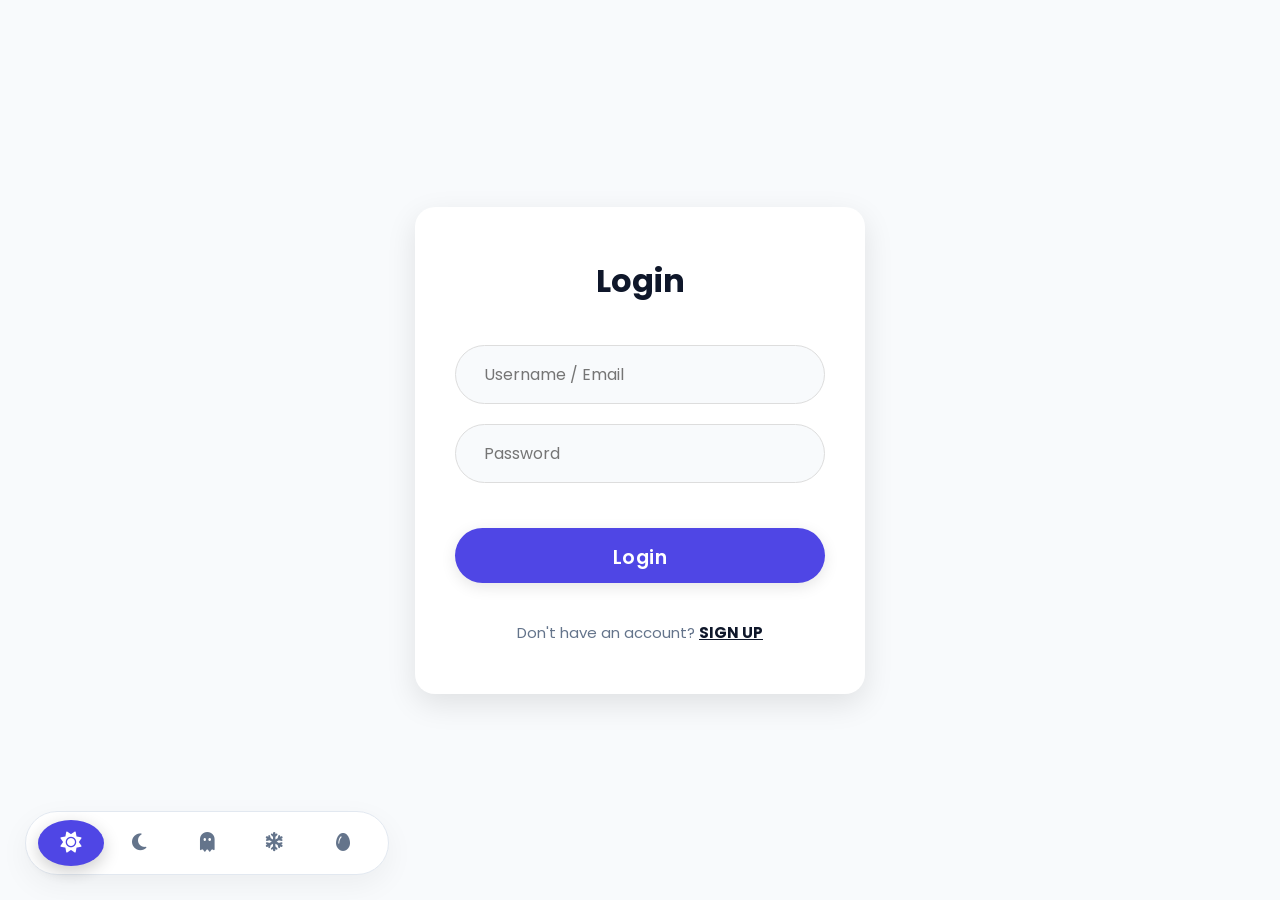
==== Home.html @ f4841619 "before fix" ====
<!DOCTYPE html>
<html lang="en">
<head>
    <meta charset="UTF-8">
    <meta name="viewport" content="width=device-width, initial-scale=1.0">
    <title>Home | Glucode</title>
    <link rel="stylesheet" href="./css/theme.css">
    <link rel="stylesheet" href="./css/global.css">
    <link rel="stylesheet" href="./css/navbar.css">
    <link rel="stylesheet" href="./css/hero.css">
    <link rel="stylesheet" href="./css/welcome.css">
    <link rel="stylesheet" href="https://cdnjs.cloudflare.com/ajax/libs/font-awesome/6.4.0/css/all.min.css">
</head>
<body>
    <div id="welcomeOverlay" class="welcome-overlay">
        <div class="welcome-content">
            <h1>Welcome <span id="welcomeName" style="color: var(--btn);">Player</span> to our website</h1>
            <p>Ready to code?</p>
        </div>
    </div>

    <script>
        // ถ้าเช็คเจอว่า 'เคยดูแล้ว' ให้ซ่อนทันทีก่อนที่เบราว์เซอร์จะวาดหน้าเว็บเสร็จ!
        if (sessionStorage.getItem("hasSeenWelcome")) {
            document.getElementById("welcomeOverlay").style.display = "none";
        }
    </script>

    <nav style="width: 100%;">
        <div class="container" style="max-width: 1440px; padding: 1.5rem 2.25rem; background: transparent; box-shadow: none;">
            <div class="logo">
                <a href="./Home.html" style="color: var(--text); font-weight: bold; font-size: 2rem; text-decoration: none;">Glucode</a>
            </div>
            <ul style="margin: 0; padding: 0;">
                <li><a href="./Home.html">Home</a></li>
                <li><a href="./Glucode LearnPage/Learn.html">Learn</a></li>
                <li><a href="#">Leader Board</a></li>
            </ul>
        </div>
    </nav>
     
     <section class="Hero">
        <div class="container">
          <div class="Hero-content">
            <div class="left-content">
              <div class="header">
                <h2>Hi "<span style="color: var(--btn);">Guest</span>" Welcome to our website</h2>
              </div>
              <div class="sub-header">
                <p>This website will allow you to learn programming skills, presented in the form of a game to make it easy to understand, fun, and relaxing.</p>
              </div>
              <button type="button" class="Hero-btn" id="getStartedBtn">Get Started</button>
            </div>
             <div class="right-content">
              <div class="box-logo">
                <h1>Glucode</h1>
              </div>
             </div>
          </div>
        </div>
      </section>

      <div class="theme-switcher">
        <button class="theme-btn" data-theme="light" title="Light Theme"><i class="fa-solid fa-sun"></i></button>
        <button class="theme-btn" data-theme="dark" title="Dark Theme"><i class="fa-solid fa-moon"></i></button>
        <button class="theme-btn" data-theme="halloween" title="Halloween"><i class="fa-solid fa-ghost"></i></button>
        <button class="theme-btn" data-theme="winter" title="Winter Theme"><i class="fa-solid fa-snowflake"></i></button>
        <button class="theme-btn" data-theme="easter" title="Easter Theme"><i class="fa-solid fa-egg"></i></button>
    </div>

      <script src="./script/theme.js"></script>
      <script src="./script/welcome.js"></script>
      <script src="./script/auth.js"></script>
      <script src="./script/ui.js"></script>
      <script src="./script/main.js"></script>
</body>
</html>
---- css/theme.css ----
/* =========================================
   Glucode - Premium Master Theme Styles
========================================= */
@import url('https://fonts.googleapis.com/css2?family=Poppins:wght@400;500;600;700;800&display=swap');

/* 1. Light Theme (Default) - สไตล์คลีนๆ ดูแพง ขาว/เทาอมฟ้า */
:root {
    --bg: #F8FAFC;
    /* พื้นหลังสีเทาอ่อน สบายตา */
    --box: #FFFFFF;
    /* กล่องสีขาวล้วน */
    --text: #0F172A;
    /* ตัวอักษรสีน้ำเงินเข้มจัด (แทนสีดำ) */
    --subtext: #64748B;
    /* ตัวอักษรย่อยสีเทา */
    --btn: #4F46E5;
    /* สีส้ม Signature ของ Glucode */
    --btn-text: #FFFFFF;
    /* สีตัวอักษรบนปุ่ม */
    --hover: #4338CA;
    /* สีส้มเข้มตอนโฮเวอร์ */
    --border: #E2E8F0;
    /* สีขอบบางๆ */
    --shadow: 0 10px 30px rgba(0, 0, 0, 0.05);
    /* เงาฟุ้งๆ */
}

/* 2. Dark Theme - สไตล์ล้ำๆ โทนน้ำเงินเข้ม/เทา */
body.dark {
    --bg: #0F172A;
    --box: #1E293B;
    --text: #F8FAFC;
    --subtext: #94A3B8;
    --btn: #0EA5E9;
    --btn-text: #FFFFFF;
    --hover: #0284C7;
    --border: #334155;
    --shadow: 0 10px 30px rgba(0, 0, 0, 0.3);
}

/* 3. Halloween Theme - ม่วงเข้ม/ส้มเรืองแสง */
body.halloween {
    --bg: #1A0B2E;
    --box: #2D1B4E;
    --text: #FF9E00;
    --subtext: #B392DD;
    --btn: #FF7518;
    --btn-text: #1A0B2E;
    --hover: #FF9E00;
    --border: #4A2B7C;
    --shadow: 0 10px 30px rgba(255, 117, 24, 0.15);
}

/* 4. Winter Theme - ขาวสว่าง/ฟ้าอ่อน/น้ำเงิน */
body.winter {
    --bg: #F0F9FF;
    --box: #FFFFFF;
    --text: #0369A1;
    --subtext: #38BDF8;
    --btn: #0284C7;
    --btn-text: #FFFFFF;
    --hover: #0369A1;
    --border: #BAE6FD;
    --shadow: 0 10px 30px rgba(2, 132, 199, 0.1);
}

/* 5. Easter Theme - พาสเทลชมพู/เหลือง/เขียว */
body.easter {
    --bg: #FFF5F7;
    --box: #FFFFFF;
    --text: #BE185D;
    --subtext: #F472B6;
    --btn: #EC4899;
    --btn-text: #FFFFFF;
    --hover: #BE185D;
    --border: #FBCFE8;
    --shadow: 0 10px 30px rgba(236, 72, 153, 0.1);
}

/* =========================================
   Floating Theme Switcher (Icon Based)
========================================= */
.theme-switcher {
    position: fixed;
    bottom: 25px;
    left: 25px;
    display: flex;
    flex-direction: row;
    gap: 8px;
    background: var(--box);
    padding: 10px 15px;
    border-radius: 50px;
    box-shadow: var(--shadow);
    z-index: 9999;
    border: 1px solid var(--border);
    transition: all 0.3s ease;
}


.theme-switcher .theme-btn {
    width: 42px !important;
    height: 42px !important;
    border-radius: 50% !important;
    border: none !important;
    background: transparent !important;
    color: var(--subtext) !important;
    font-size: 1.2rem !important;
    cursor: pointer !important;
    display: flex !important;
    justify-content: center !important;
    align-items: center !important;
    transition: all 0.3s cubic-bezier(0.175, 0.885, 0.32, 1.275) !important;
    box-shadow: none !important;
}

.theme-switcher .theme-btn:hover {
    background: var(--bg) !important;
    color: var(--text) !important;
    transform: scale(1.15) !important;
}

.theme-switcher .theme-btn.active {
    background: var(--btn) !important;
    color: var(--btn-text) !important;
    box-shadow: 0 5px 15px rgba(0, 0, 0, 0.2) !important;
    transform: scale(1.1) !important;
}

/* Force Sync Theme Transition */
body,
nav,
.container,
.game-card,
.quest-item,
.user-dropdown-menu,
.theme-switcher,
.theme-btn,
.popup-box,
.answer-container,
#choices,
#answerArea {
    transition: background-color 0.4s ease, color 0.4s ease, border-color 0.4s ease, box-shadow 0.4s ease !important;
}
---- css/global.css ----
/* =========================================
   Global Base Styles
========================================= */
* {
    margin: 0;
    padding: 0;
    box-sizing: border-box;
    list-style-type: none;
    text-decoration: none;
    font-family: 'Poppins', Tahoma, sans-serif; /* ใช้ฟอนต์ใหม่ */
}

body {
    background-color: var(--bg);
    color: var(--text); 
    display: flex;
    flex-direction: column;
    min-height: 100vh; 
    overflow-x: hidden;
}

/* =========================================
   Global Button Styles
========================================= */
button {
    background-color: var(--btn);
    color: var(--btn-text);
    border: none;
    border-radius: 12px; /* เพิ่มความโค้งมนให้ปุ่ม */
    height: 55px;
    padding: 0 30px;
    font-size: 1.1rem;
    cursor: pointer;
    font-weight: 600;
    letter-spacing: 0.5px;
    box-shadow: 0 4px 15px rgba(0, 0, 0, 0.1);
    transition: all 0.3s ease; 
}

button:hover {
    background-color: var(--hover);
    transform: translateY(-2px);
    box-shadow: 0 8px 20px rgba(0, 0, 0, 0.15);
}

button:active {
    transform: translateY(1px); 
    box-shadow: 0 2px 5px rgba(0, 0, 0, 0.1); 
}
---- css/navbar.css ----
/* =========================================
   Navbar Styles (Standardized Glassmorphism)
========================================= */
nav {
    position: sticky;
    top: 0;
    width: 100%;
    z-index: 1000;
    background-color: var(--box) !important;
    backdrop-filter: blur(10px);
    -webkit-backdrop-filter: blur(10px);
    border-bottom: 1px solid var(--border);
    transition: all 0.4s ease;
}

nav .container {
    display: flex;
    justify-content: space-between;
    align-items: center;
    max-width: 1440px;
    /* ขยายให้กว้างเท่าหน้า Home */
    margin: 0 auto;
    padding: 1.2rem 2.5rem !important;
}

nav .logo a {
    color: var(--text);
    font-weight: 800;
    font-size: 2.2rem;
    letter-spacing: -1px;
    background: linear-gradient(135deg, var(--text), var(--btn));
    -webkit-background-clip: text;
    -webkit-text-fill-color: transparent;
    text-decoration: none;
}

nav ul {
    display: flex;
    align-items: center;
    gap: 35px;
    margin: 0;
    padding: 0;
}

nav ul li a {
    color: var(--subtext);
    font-size: 1.1rem;
    font-weight: 600;
    transition: all 0.3s ease;
    text-decoration: none;
}

nav ul li a:hover {
    color: var(--btn);
}
---- css/hero.css ----
/* =========================================
   Hero Section
========================================= */
.Hero {
    flex: 1;
    display: flex;
    align-items: center;
    position: relative; /* ให้ Hero (ซึ่งกว้างเต็ม 100% ของจอ) เป็นตัวอ้างอิงหลัก */
    overflow: hidden;
}

.Hero .container {
    width: 100%;
    max-width: 1440px;
    margin: 0 auto;
    padding: 0 2.25rem;
    /* ❌ ลบ position: relative; ออกจากตรงนี้ เพื่อปล่อยให้แถบฝั่งขวาวิ่งทะลุไปหาขอบจอได้ */
}

.Hero-content {
    display: flex;
    align-items: center;
    justify-content: space-between;
}

/* =========================================
   Left Content (เนื้อหาฝั่งซ้ายยังอยู่ในระยะ 1440px ปกติ)
========================================= */
.left-content {
    width: 60%;
    max-width: 730px;
    position: relative;
    z-index: 2; /* ให้อยู่เหนือแถบสีเผื่อจอเล็กแล้วซ้อนทับกัน */
}

.left-content .header {
    font-size: 1.75rem;
    font-weight: bold;
    margin-bottom: 1.5rem;
    color: var(--text);
}

.left-content .sub-header {
    font-size: 1.5rem;
    font-weight: 600;
    margin-bottom: 2rem;
    width: 100%;
    max-width: 550px;
    color: var(--text);
}

/* =========================================
   Right Content (แถบด้านขวาชิดขอบจอ)
========================================= */
.right-content {
    position: absolute;
    right: 0; /* วิ่งไปชิดขวาสุดของหน้าจอ */
    top: 50%;
    transform: translateY(-50%); /* ให้อยู่กึ่งกลางแนวตั้ง */
    z-index: 1; /* วางไว้ชั้นล่าง */
}

.right-content .box-logo {
    background-color: var(--hover);
    padding: 4rem 3rem 4rem 5rem; /* เพิ่มพื้นที่ฝั่งซ้ายให้ตัวหนังสือดูมีสเปซ */
    min-width: 400px;
    border-radius: 50px 0 0 50px; /* มนเฉพาะฝั่งซ้าย, ฝั่งขวาเหลี่ยมแนบขอบจอ */
    box-shadow: -10px 0 20px rgba(0, 0, 0, 0.1);
    /* ไม่ต้องใส่ margin-right ติดลบแล้ว กล่องจะได้อยู่เต็มๆ ชิดขอบพอดี */
}

.right-content h1 {
    color: var(--bg);
    font-size: 4rem;
    text-align: left;
    margin: 0;
    font-weight: 900;
    letter-spacing: 2px;
}
---- css/welcome.css ----
/* =========================================
   Welcome Overlay Styles (Full Screen Edition)
========================================= */
.welcome-overlay {
    position: fixed;
    /* บังคับให้ขยายเต็มพื้นที่จอทุกทิศทาง */
    top: 0;
    left: 0;
    right: 0;
    bottom: 0;
    width: 100vw;
    height: 100vh;
    
    /* ใช้สีพื้นหลังตามธีมและทำให้ทึบ (0.98) เพื่อบังปุ่มธีมและเนื้อหาหลังจอ */
    background-color: var(--bg);
    
    /* เอฟเฟกต์กระจกฝ้า (เลือกใช้ตามความชอบ ถ้าอยากให้ทึบสนิทให้ลบ backdrop-filter ออก) */
    backdrop-filter: blur(15px);
    -webkit-backdrop-filter: blur(15px);
    
    display: flex;
    justify-content: center;
    align-items: center;
    
    /* Z-index สูงสุดเพื่อให้อยู่เหนือทุกอย่าง รวมถึงปุ่มเปลี่ยนธีม (9999) */
    z-index: 1000000; 
    
    opacity: 1;
    visibility: visible;
    transition: opacity 0.8s ease, visibility 0.8s ease;
}

/* คลาสสำหรับซ่อน Overlay (เรียกใช้ผ่าน JS) */
.welcome-overlay.hide {
    opacity: 0;
    visibility: hidden;
    pointer-events: none; /* ป้องกันการคลิกโดนสิ่งที่ซ่อนอยู่ */
}

.welcome-content {
    text-align: center;
    padding: 40px;
    /* ลบกรอบสีขาว (box) ออกเพื่อให้ดูโปร่งและเป็นเนื้อเดียวกับหน้าจอ หรือปรับขนาดตามต้องการ */
    background: transparent; 
    transform: scale(1);
    transition: transform 0.8s cubic-bezier(0.175, 0.885, 0.32, 1.275);
}

.welcome-overlay.hide .welcome-content {
    transform: scale(0.9);
}

.welcome-content h1 {
    font-size: 4rem; /* ขยายขนาดหัวข้อ */
    color: var(--text);
    margin-bottom: 20px;
    font-weight: 800;
    letter-spacing: -1px;
}

.welcome-content p {
    font-size: 1.8rem;
    color: var(--subtext);
    font-weight: 500;
}

/* แอนิเมชันให้ชื่อ User เรืองแสงตามสีธีม */
#welcomeName {
    color: var(--btn);
    /* เปลี่ยนจาก rgba สีส้ม เป็นสี var(--btn) อัตโนมัติ */
    text-shadow: 0 0 15px var(--btn); 
}
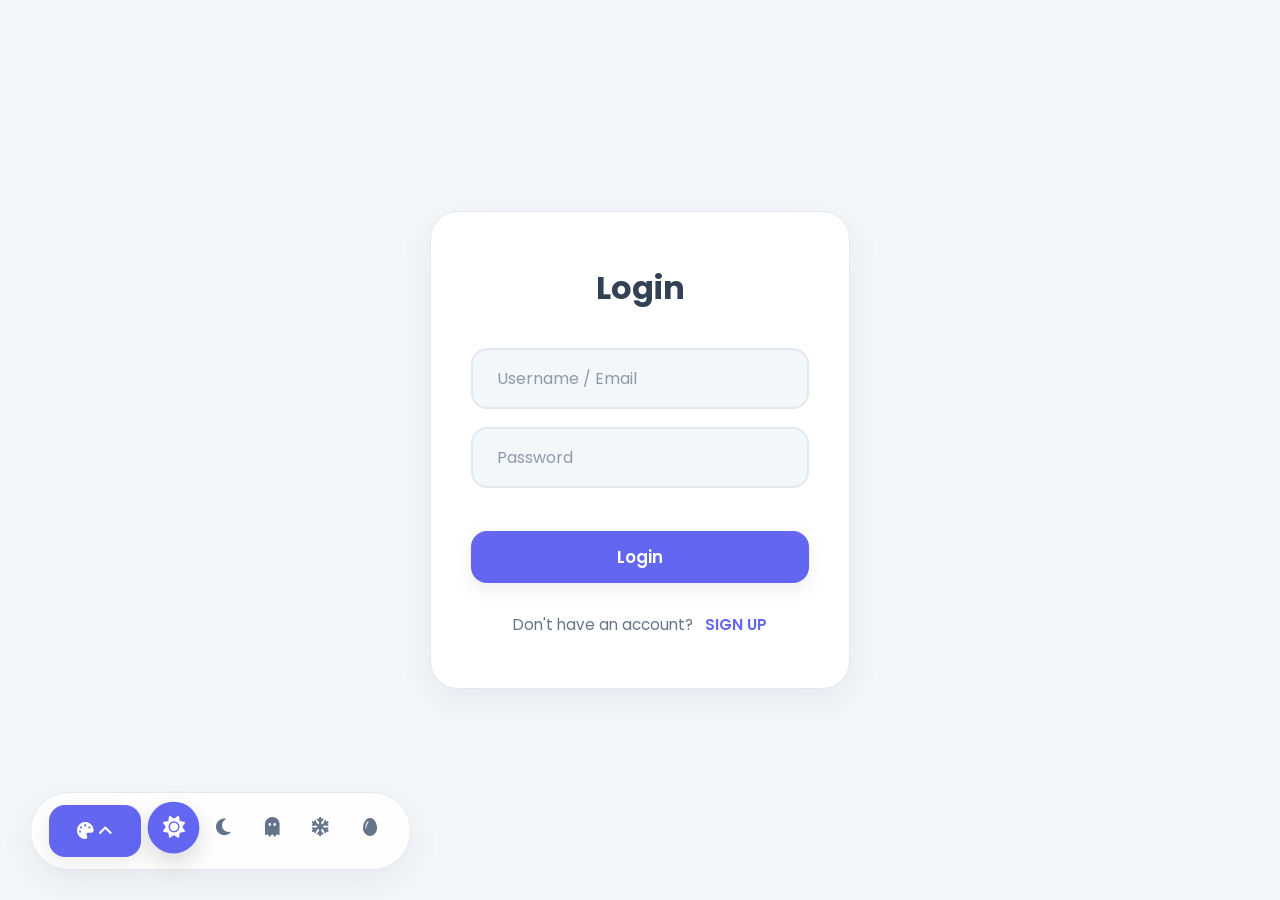
==== commit e7b3c9ab: "แก้ธีม" ====
--- a/Home.html
+++ b/Home.html
@@ -4,11 +4,8 @@
     <meta charset="UTF-8">
     <meta name="viewport" content="width=device-width, initial-scale=1.0">
     <title>Home | Glucode</title>
-    <link rel="stylesheet" href="./css/theme.css">
-    <link rel="stylesheet" href="./css/global.css">
-    <link rel="stylesheet" href="./css/navbar.css">
-    <link rel="stylesheet" href="./css/hero.css">
-    <link rel="stylesheet" href="./css/welcome.css">
+    <link rel="stylesheet" href="./css/core.css">
+    <link rel="stylesheet" href="./css/home.css">
     <link rel="stylesheet" href="https://cdnjs.cloudflare.com/ajax/libs/font-awesome/6.4.0/css/all.min.css">
 </head>
 <body>
@@ -60,18 +57,22 @@
         </div>
       </section>
 
-      <div class="theme-switcher">
-        <button class="theme-btn" data-theme="light" title="Light Theme"><i class="fa-solid fa-sun"></i></button>
-        <button class="theme-btn" data-theme="dark" title="Dark Theme"><i class="fa-solid fa-moon"></i></button>
-        <button class="theme-btn" data-theme="halloween" title="Halloween"><i class="fa-solid fa-ghost"></i></button>
-        <button class="theme-btn" data-theme="winter" title="Winter Theme"><i class="fa-solid fa-snowflake"></i></button>
-        <button class="theme-btn" data-theme="easter" title="Easter Theme"><i class="fa-solid fa-egg"></i></button>
-    </div>
+      <div class="theme-switcher" id="themeSwitcherBox">
+        <button class="theme-toggle-btn" id="themeToggleBtn">
+            <i class="fa-solid fa-palette"></i>
+            <i class="fa-solid fa-angle-up arrow-icon"></i>
+        </button>
+        
+        <div class="theme-options" id="themeOptions">
+            <button class="theme-btn" data-theme="light" title="Light Mode"><i class="fa-solid fa-sun"></i></button>
+            <button class="theme-btn" data-theme="dark" title="Dark Mode"><i class="fa-solid fa-moon"></i></button>
+            <button class="theme-btn" data-theme="halloween" title="Halloween"><i class="fa-solid fa-ghost"></i></button>
+            <button class="theme-btn" data-theme="winter" title="Winter"><i class="fa-solid fa-snowflake"></i></button>
+            <button class="theme-btn" data-theme="easter" title="Easter"><i class="fa-solid fa-egg"></i></button>
+        </div>
+      </div>
 
-      <script src="./script/theme.js"></script>
-      <script src="./script/welcome.js"></script>
-      <script src="./script/auth.js"></script>
-      <script src="./script/ui.js"></script>
-      <script src="./script/main.js"></script>
+      <script src="./js/core.js"></script>
+      <script src="./js/home.js"></script>
 </body>
 </html>
--- a/css/core.css
+++ b/css/core.css
@@ -0,0 +1,482 @@
+@import url('https://fonts.googleapis.com/css2?family=Poppins:wght@300;400;500;600;700;800&display=swap');
+
+/* =========================================
+   1. GLOBAL BASE STYLES
+========================================= */
+* {
+    margin: 0;
+    padding: 0;
+    box-sizing: border-box;
+    list-style-type: none;
+    text-decoration: none;
+    font-family: 'Poppins', sans-serif;
+}
+
+body {
+    background-color: var(--bg);
+    color: var(--text);
+    display: flex;
+    flex-direction: column;
+    min-height: 100vh;
+    overflow-x: hidden;
+    transition: background-color 0.5s ease, color 0.5s ease;
+    line-height: 1.6;
+}
+
+/* =========================================
+   2. THEME VARIABLES 
+========================================= */
+:root {
+    --bg: #F4F7F9;
+    --box: #FFFFFF;
+    --text: #334155;
+    --subtext: #64748B;
+    --btn: #6366F1;
+    --btn-text: #FFFFFF;
+    --hover: #4F46E5;
+    --border: #E2E8F0;
+    --shadow: 0 12px 35px rgba(148, 163, 184, 0.15);
+    --glass-bg: rgba(255, 255, 255, 0.85);
+}
+
+body.dark {
+    --bg: #0F172A;
+    --box: #1E293B;
+    --text: #F1F5F9;
+    --subtext: #94A3B8;
+    --btn: #38BDF8;
+    --btn-text: #0F172A;
+    --hover: #0EA5E9;
+    --border: #334155;
+    --shadow: 0 12px 35px rgba(0, 0, 0, 0.3);
+    --glass-bg: rgba(30, 41, 59, 0.85);
+}
+
+body.halloween {
+    --bg: #211B2E;
+    --box: #2D243F;
+    --text: #FDBA74;
+    --subtext: #C4B5FD;
+    --btn: #F97316;
+    --btn-text: #FFFFFF;
+    --hover: #EA580C;
+    --border: #4C1D95;
+    --shadow: 0 12px 35px rgba(0, 0, 0, 0.25);
+    --glass-bg: rgba(45, 36, 63, 0.85);
+}
+
+body.winter {
+    --bg: #E0F2FE;
+    --box: #FFFFFF;
+    --text: #0369A1;
+    --subtext: #7DD3FC;
+    --btn: #0284C7;
+    --btn-text: #FFFFFF;
+    --hover: #0369A1;
+    --border: #BAE6FD;
+    --shadow: 0 12px 35px rgba(2, 132, 199, 0.1);
+    --glass-bg: rgba(255, 255, 255, 0.85);
+}
+
+body.easter {
+    --bg: #FEF2F2;
+    --box: #FFFFFF;
+    --text: #BE185D;
+    --subtext: #F472B6;
+    --btn: #F43F5E;
+    --btn-text: #FFFFFF;
+    --hover: #E11D48;
+    --border: #FBCFE8;
+    --shadow: 0 12px 35px rgba(244, 63, 94, 0.1);
+    --glass-bg: rgba(255, 255, 255, 0.85);
+}
+
+/* =========================================
+   3. BUTTON STYLES 
+========================================= */
+button {
+    background-color: var(--btn);
+    color: var(--btn-text);
+    border: none;
+    border-radius: 16px;
+    height: 52px;
+    padding: 0 28px;
+    font-size: 1.05rem;
+    cursor: pointer;
+    font-weight: 600;
+    box-shadow: 0 6px 20px rgba(0, 0, 0, 0.08);
+    transition: all 0.3s cubic-bezier(0.2, 0.8, 0.2, 1);
+}
+
+button:hover {
+    background-color: var(--hover);
+    transform: translateY(-3px);
+    box-shadow: 0 10px 25px rgba(0, 0, 0, 0.12);
+}
+
+button:active {
+    transform: translateY(1px);
+    box-shadow: 0 4px 10px rgba(0, 0, 0, 0.05);
+}
+
+/* =========================================
+   4. THEME SWITCHER
+========================================= */
+.theme-switcher {
+    position: fixed;
+    bottom: 30px;
+    left: 30px;
+    display: flex;
+    gap: 10px;
+    background: var(--glass-bg);
+    backdrop-filter: blur(12px);
+    padding: 12px 18px;
+    border-radius: 50px;
+    box-shadow: var(--shadow);
+    z-index: 9999;
+    border: 1px solid var(--border);
+}
+
+.theme-switcher .theme-btn {
+    width: 45px;
+    height: 45px;
+    border-radius: 50%;
+    background: transparent;
+    color: var(--subtext);
+    font-size: 1.2rem;
+    box-shadow: none;
+    transition: all 0.3s ease;
+    padding: 0;
+}
+
+.theme-switcher .theme-btn:hover {
+    background: var(--bg);
+    color: var(--text);
+    transform: scale(1.1);
+}
+
+.theme-switcher .theme-btn.active {
+    background: var(--btn);
+    color: var(--btn-text);
+    box-shadow: 0 8px 20px rgba(0, 0, 0, 0.15);
+    transform: scale(1.15);
+}
+
+/* =========================================
+   5. NAVBAR & DROPDOWN 
+========================================= */
+nav {
+    position: sticky;
+    top: 0;
+    width: 100%;
+    z-index: 1000;
+    background: var(--glass-bg);
+    backdrop-filter: blur(16px);
+    -webkit-backdrop-filter: blur(16px);
+    border-bottom: 1px solid var(--border);
+    transition: all 0.4s ease;
+}
+
+nav .container {
+    display: flex;
+    justify-content: space-between;
+    align-items: center;
+    max-width: 1440px;
+    margin: 0 auto;
+    padding: 1rem 2.5rem;
+}
+
+nav .logo a {
+    color: var(--text);
+    font-weight: 800;
+    font-size: 2rem;
+    letter-spacing: -0.5px;
+}
+
+nav ul {
+    display: flex;
+    align-items: center;
+    gap: 40px;
+}
+
+nav ul li a {
+    color: var(--subtext);
+    font-size: 1.05rem;
+    font-weight: 500;
+    transition: color 0.3s ease;
+}
+
+nav ul li a:hover {
+    color: var(--btn);
+}
+
+/* --- Dropdown Fix --- */
+.user-dropdown-container {
+    position: relative;
+    padding: 10px 0;
+}
+
+.user-dropdown-btn {
+    display: flex;
+    align-items: center;
+    gap: 6px;
+    color: var(--subtext) !important;
+    font-weight: 500 !important;
+    transition: color 0.3s ease;
+}
+
+.user-dropdown-btn:hover {
+    color: var(--btn) !important;
+}
+
+.user-dropdown-menu {
+    position: absolute;
+    top: 100%;
+    right: 0;
+    background: var(--box);
+    border: 1px solid var(--border);
+    border-radius: 16px;
+    box-shadow: var(--shadow);
+    padding: 12px 0;
+    min-width: 220px;
+    opacity: 0;
+    visibility: hidden;
+    transform: translateY(10px);
+    transition: all 0.3s cubic-bezier(0.2, 0.8, 0.2, 1);
+    z-index: 1001;
+}
+
+.user-dropdown-container:hover .user-dropdown-menu {
+    opacity: 1;
+    visibility: visible;
+    transform: translateY(0);
+}
+
+.dropdown-item {
+    display: block;
+    padding: 10px 24px;
+    color: var(--text);
+    font-weight: 500;
+    font-size: 0.95rem;
+    transition: all 0.2s;
+}
+
+.dropdown-item:hover {
+    background-color: var(--bg);
+    color: var(--btn);
+    padding-left: 28px;
+}
+
+.dropdown-divider {
+    border: 0;
+    border-top: 1px solid var(--border);
+    margin: 8px 0;
+}
+
+.coin-display span {
+    color: var(--subtext);
+}
+
+.coin-display strong {
+    color: #F59E0B;
+    font-size: 1.15rem;
+    margin-left: 6px;
+}
+
+/* =========================================
+   6. GAME STATUS BAR
+========================================= */
+.game-status-bar {
+    display: flex;
+    justify-content: center;
+    align-items: center;
+    gap: 15px;
+    flex-wrap: wrap;
+    margin-bottom: 30px;
+    padding: 0 10px;
+}
+
+.status-badge {
+    background: var(--box);
+    color: var(--text);
+    padding: 10px 20px;
+    border-radius: 12px;
+    font-size: 0.95rem;
+    font-weight: 600;
+    border: 1px solid var(--border);
+    display: flex;
+    align-items: center;
+    box-shadow: 0 4px 15px rgba(0, 0, 0, 0.03);
+}
+
+.coin-badge {
+    border-color: rgba(245, 158, 11, 0.3);
+    color: #F59E0B;
+}
+
+.score-badge {
+    border-color: rgba(99, 102, 241, 0.3);
+    color: var(--btn);
+}
+
+.diff-select {
+    background: transparent;
+    border: none;
+    color: var(--text);
+    font-weight: 700;
+    cursor: pointer;
+    outline: none;
+    font-size: 1rem;
+    margin-left: 8px;
+}
+
+.diff-select option {
+    background: var(--box);
+    color: var(--text);
+}
+
+/* =========================================
+   7. POPUP OVERLAY (ปรับปรุงขนาดและความสวยงาม)
+========================================= */
+.popup-overlay {
+    position: fixed;
+    inset: 0;
+    background: rgba(15, 23, 42, 0.65);
+    backdrop-filter: blur(10px);
+    -webkit-backdrop-filter: blur(10px);
+    display: none;
+    justify-content: center;
+    align-items: center;
+    z-index: 100000;
+    padding: 20px;
+}
+
+.popup-box {
+    background: var(--box);
+    padding: 3.5rem 3rem;
+    border-radius: 32px;
+    text-align: center;
+    max-width: 500px;
+    width: 100%;
+    border: 1px solid var(--border);
+    box-shadow: 0 30px 60px rgba(0, 0, 0, 0.2);
+    animation: popIn 0.4s cubic-bezier(0.175, 0.885, 0.32, 1.275) forwards;
+    position: relative;
+}
+
+.popup-box h2 {
+    font-size: 2rem;
+    color: var(--text);
+    margin-bottom: 15px;
+    font-weight: 800;
+}
+
+.popup-box h2 i {
+    font-size: 4rem;
+    margin-bottom: 15px;
+    display: block;
+}
+
+.popup-box p {
+    color: var(--subtext);
+    font-size: 1.15rem;
+    line-height: 1.6;
+    margin-bottom: 20px;
+}
+
+.highlight-coin {
+    font-size: 2.2rem;
+    color: #F59E0B;
+    font-weight: 800;
+    display: inline-flex;
+    align-items: center;
+    justify-content: center;
+    gap: 12px;
+    background: rgba(245, 158, 11, 0.12);
+    padding: 12px 30px;
+    border-radius: 20px;
+    margin: 15px 0 25px 0;
+    border: 1px dashed rgba(245, 158, 11, 0.5);
+}
+
+.popup-buttons {
+    display: flex;
+    gap: 15px;
+    justify-content: center;
+    margin-top: 10px;
+}
+
+.popup-buttons button {
+    flex: 1;
+    padding: 16px;
+    border-radius: 16px;
+    font-weight: 700;
+    font-size: 1.1rem;
+    box-shadow: none;
+}
+
+.btn-cancel {
+    background: var(--bg);
+    color: var(--text);
+    border: 1px solid var(--border);
+}
+
+.btn-cancel:hover {
+    background: var(--border);
+    color: var(--text);
+    transform: translateY(-2px);
+}
+
+.btn-danger {
+    background: #FEF2F2;
+    color: #EF4444;
+    border: 1px solid #FECACA;
+}
+
+.btn-danger:hover {
+    background: #FEE2E2;
+    transform: translateY(-2px);
+}
+
+.btn-primary {
+    background: var(--btn);
+    color: var(--btn-text);
+}
+
+@keyframes popIn {
+    0% {
+        transform: scale(0.9) translateY(20px);
+        opacity: 0;
+    }
+
+    100% {
+        transform: scale(1) translateY(0);
+        opacity: 1;
+    }
+}
+
+.close-popup {
+    position: absolute;
+    top: 25px;
+    right: 25px;
+    width: 40px;
+    height: 40px;
+    border: none;
+    background: var(--bg);
+    border-radius: 50%;
+    font-size: 22px;
+    cursor: pointer;
+    display: flex;
+    align-items: center;
+    justify-content: center;
+    transition: all 0.3s ease;
+    color: var(--subtext);
+    padding: 0;
+    box-shadow: none;
+}
+
+.close-popup:hover {
+    background-color: #ef4444;
+    color: white;
+    transform: rotate(90deg);
+}
--- a/css/home.css
+++ b/css/home.css
@@ -0,0 +1,151 @@
+/* =========================================
+   1. HERO SECTION (โปร่งโล่ง สบายตา)
+========================================= */
+.Hero {
+    flex: 1;
+    display: flex;
+    align-items: center;
+    position: relative;
+    overflow: hidden;
+}
+
+.Hero .container {
+    width: 100%;
+    max-width: 1440px;
+    margin: 0 auto;
+    padding: 0 2.5rem;
+}
+
+.Hero-content {
+    display: flex;
+    align-items: center;
+    justify-content: space-between;
+}
+
+.left-content {
+    width: 55%;
+    max-width: 650px;
+    position: relative;
+    z-index: 2;
+}
+
+.left-content .header {
+    font-size: 2rem;
+    font-weight: 800;
+    margin-bottom: 1.5rem;
+    color: var(--text);
+    line-height: 1.3;
+}
+
+.left-content .sub-header {
+    font-size: 1.25rem;
+    font-weight: 400;
+    margin-bottom: 2.5rem;
+    width: 100%;
+    color: var(--subtext);
+    line-height: 1.8;
+}
+
+.Hero-btn {
+    padding: 0 40px;
+    height: 56px;
+    font-size: 1.15rem;
+    border-radius: 50px;
+}
+
+/* กล่อง Logo ด้านขวา */
+.right-content {
+    position: absolute;
+    right: 0;
+    top: 50%;
+    transform: translateY(-50%);
+    z-index: 1;
+}
+
+.right-content .box-logo {
+    background: linear-gradient(135deg, var(--btn), var(--hover));
+    padding: 5rem 4rem 5rem 6rem;
+    min-width: 450px;
+    border-radius: 40px 0 0 40px;
+    box-shadow: -15px 0 40px rgba(0, 0, 0, 0.08);
+}
+
+.right-content h1 {
+    color: #FFF;
+    font-size: 4.5rem;
+    text-align: left;
+    margin: 0;
+    font-weight: 800;
+    letter-spacing: -1px;
+}
+
+/* =========================================
+   WELCOME OVERLAY (Full Screen Cinematic)
+========================================= */
+.welcome-overlay {
+    position: fixed;
+    inset: 0;
+    /* คลุมเต็มจอ 100% */
+    background-color: var(--bg);
+    /* ใช้สีพื้นหลังตามธีม */
+    display: flex;
+    justify-content: center;
+    align-items: center;
+    z-index: 1000000;
+    opacity: 1;
+    visibility: visible;
+    transition: opacity 0.8s ease, visibility 0.8s ease;
+}
+
+.welcome-overlay.hide {
+    opacity: 0;
+    visibility: hidden;
+    pointer-events: none;
+}
+
+.welcome-content {
+    text-align: center;
+    width: 100vw;
+    height: 100vh;
+    display: flex;
+    flex-direction: column;
+    justify-content: center;
+    align-items: center;
+    transform: scale(1);
+    /* แอนิเมชันซูมเข้าหาคนดูเวลาหน้าจอหายไป */
+    transition: transform 0.8s cubic-bezier(0.2, 0.8, 0.2, 1), opacity 0.8s ease;
+}
+
+.welcome-overlay.hide .welcome-content {
+    transform: scale(1.15);
+    opacity: 0;
+}
+
+.welcome-content h1 {
+    font-size: 5rem;
+    /* ตัวหนังสือใหญ่สะใจ */
+    color: var(--text);
+    margin-bottom: 20px;
+    font-weight: 800;
+    letter-spacing: -2px;
+}
+
+#welcomeName {
+    color: var(--btn);
+    font-weight: 800;
+    position: relative;
+    text-shadow: 0 0 20px rgba(99, 102, 241, 0.2);
+}
+
+/* เส้นขีดใต้ชื่อ User แบบจางๆ */
+#welcomeName::after {
+    content: '';
+    position: absolute;
+    bottom: 5px;
+    left: 0;
+    width: 100%;
+    height: 10px;
+    background: var(--btn);
+    opacity: 0.15;
+    border-radius: 10px;
+}
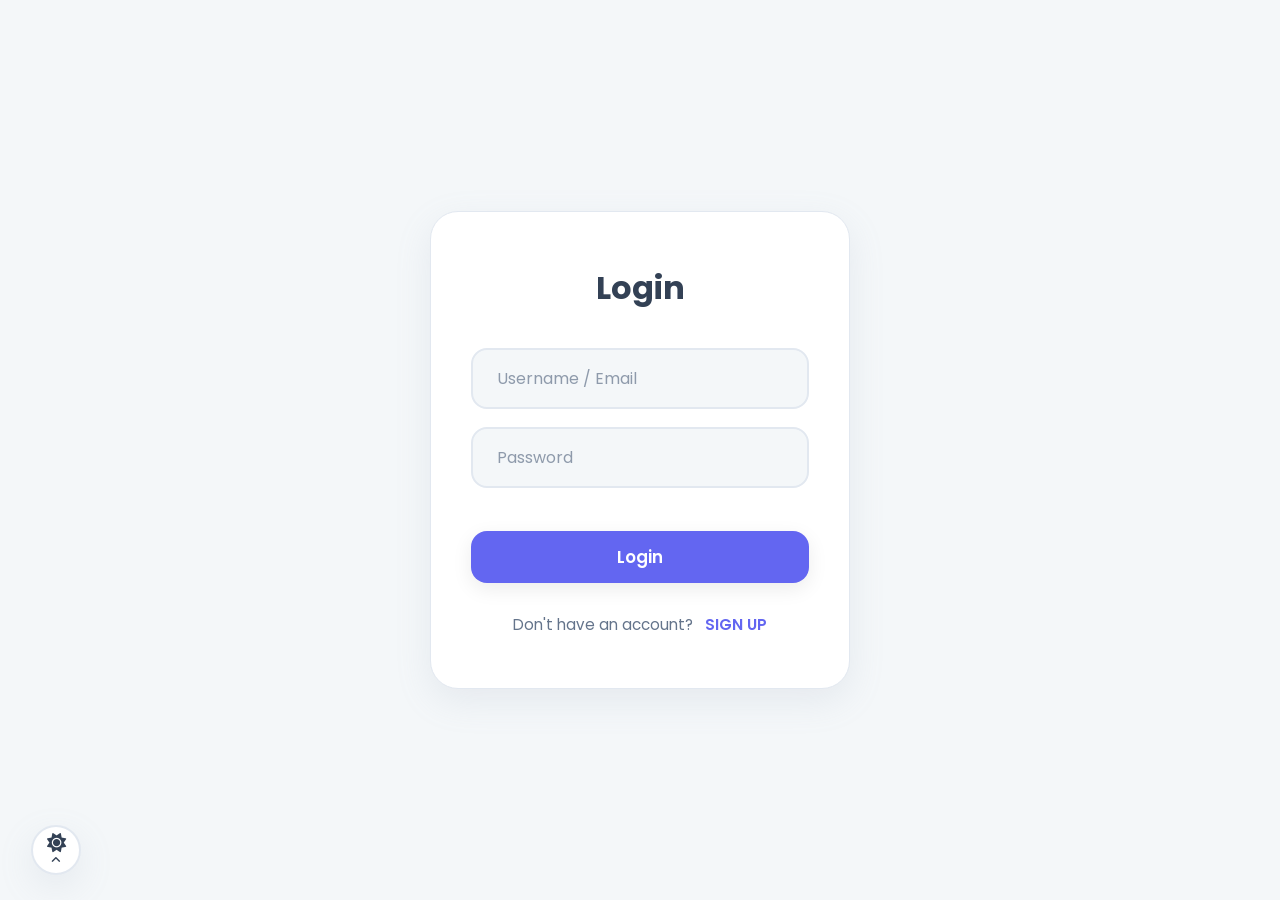
==== commit dcda5c85: "แก้ path หน้า profile แก้ path หน้า   home ให้ชัวว่าอยู่ folder นอกแล้วจริงๆ" ====
--- a/Home.html
+++ b/Home.html
@@ -18,19 +18,20 @@
 
     <script>
         // ถ้าเช็คเจอว่า 'เคยดูแล้ว' ให้ซ่อนทันทีก่อนที่เบราว์เซอร์จะวาดหน้าเว็บเสร็จ!
-        if (sessionStorage.getItem("hasSeenWelcome")) {
-            document.getElementById("welcomeOverlay").style.display = "none";
-        }
+        // if (sessionStorage.getItem("hasSeenWelcome")) {
+        //     document.getElementById("welcomeOverlay").style.display = "none";
+        // }
     </script>
 
-    <nav style="width: 100%;">
-        <div class="container" style="max-width: 1440px; padding: 1.5rem 2.25rem; background: transparent; box-shadow: none;">
+    <nav style="width: 100%; z-index: 100;">
+        <div class="container"
+            style="max-width: 1440px; padding: 1.2rem 2.5rem; display: flex; justify-content: space-between; align-items: center; margin: 0 auto;">
             <div class="logo">
-                <a href="./Home.html" style="color: var(--text); font-weight: bold; font-size: 2rem; text-decoration: none;">Glucode</a>
+                <a href="../Home.html" style="font-weight: 800; font-size: 2.2rem; text-decoration: none;">Glucode</a>
             </div>
-            <ul style="margin: 0; padding: 0;">
-                <li><a href="./Home.html">Home</a></li>
-                <li><a href="./Glucode LearnPage/Learn.html">Learn</a></li>
+            <ul style="display: flex; gap: 35px; list-style: none;">
+                <li><a href="../Home.html">Home</a></li>
+                <li><a href="../Glucode LearnPage/Learn.html">Learn</a></li>
                 <li><a href="#">Leader Board</a></li>
             </ul>
         </div>
--- a/css/core.css
+++ b/css/core.css
@@ -1,482 +1,553 @@
-@import url('https://fonts.googleapis.com/css2?family=Poppins:wght@300;400;500;600;700;800&display=swap');
+@import url("https://fonts.googleapis.com/css2?family=Poppins:wght@300;400;500;600;700;800&display=swap");
 
 /* =========================================
    1. GLOBAL BASE STYLES
 ========================================= */
 * {
-    margin: 0;
-    padding: 0;
-    box-sizing: border-box;
-    list-style-type: none;
-    text-decoration: none;
-    font-family: 'Poppins', sans-serif;
+  margin: 0;
+  padding: 0;
+  box-sizing: border-box;
+  list-style-type: none;
+  text-decoration: none;
+  font-family: "Poppins", sans-serif;
 }
 
 body {
-    background-color: var(--bg);
-    color: var(--text);
-    display: flex;
-    flex-direction: column;
-    min-height: 100vh;
-    overflow-x: hidden;
-    transition: background-color 0.5s ease, color 0.5s ease;
-    line-height: 1.6;
+  background-color: var(--bg);
+  color: var(--text);
+  display: flex;
+  flex-direction: column;
+  min-height: 100vh;
+  overflow-x: hidden;
+  transition:
+    background-color 0.5s ease,
+    color 0.5s ease;
+  line-height: 1.6;
 }
 
 /* =========================================
    2. THEME VARIABLES 
 ========================================= */
 :root {
-    --bg: #F4F7F9;
-    --box: #FFFFFF;
-    --text: #334155;
-    --subtext: #64748B;
-    --btn: #6366F1;
-    --btn-text: #FFFFFF;
-    --hover: #4F46E5;
-    --border: #E2E8F0;
-    --shadow: 0 12px 35px rgba(148, 163, 184, 0.15);
-    --glass-bg: rgba(255, 255, 255, 0.85);
+  --bg: #f4f7f9;
+  --box: #ffffff;
+  --text: #334155;
+  --subtext: #64748b;
+  --btn: #6366f1;
+  --btn-text: #ffffff;
+  --hover: #4f46e5;
+  --border: #e2e8f0;
+  --shadow: 0 12px 35px rgba(148, 163, 184, 0.15);
+  --glass-bg: rgba(255, 255, 255, 0.85);
 }
 
 body.dark {
-    --bg: #0F172A;
-    --box: #1E293B;
-    --text: #F1F5F9;
-    --subtext: #94A3B8;
-    --btn: #38BDF8;
-    --btn-text: #0F172A;
-    --hover: #0EA5E9;
-    --border: #334155;
-    --shadow: 0 12px 35px rgba(0, 0, 0, 0.3);
-    --glass-bg: rgba(30, 41, 59, 0.85);
+  --bg: #0f172a;
+  --box: #1e293b;
+  --text: #f1f5f9;
+  --subtext: #94a3b8;
+  --btn: #38bdf8;
+  --btn-text: #0f172a;
+  --hover: #0ea5e9;
+  --border: #334155;
+  --shadow: 0 12px 35px rgba(0, 0, 0, 0.3);
+  --glass-bg: rgba(30, 41, 59, 0.85);
 }
 
 body.halloween {
-    --bg: #211B2E;
-    --box: #2D243F;
-    --text: #FDBA74;
-    --subtext: #C4B5FD;
-    --btn: #F97316;
-    --btn-text: #FFFFFF;
-    --hover: #EA580C;
-    --border: #4C1D95;
-    --shadow: 0 12px 35px rgba(0, 0, 0, 0.25);
-    --glass-bg: rgba(45, 36, 63, 0.85);
+  --bg: #211b2e;
+  --box: #2d243f;
+  --text: #fdba74;
+  --subtext: #c4b5fd;
+  --btn: #f97316;
+  --btn-text: #ffffff;
+  --hover: #ea580c;
+  --border: #4c1d95;
+  --shadow: 0 12px 35px rgba(0, 0, 0, 0.25);
+  --glass-bg: rgba(45, 36, 63, 0.85);
 }
 
 body.winter {
-    --bg: #E0F2FE;
-    --box: #FFFFFF;
-    --text: #0369A1;
-    --subtext: #7DD3FC;
-    --btn: #0284C7;
-    --btn-text: #FFFFFF;
-    --hover: #0369A1;
-    --border: #BAE6FD;
-    --shadow: 0 12px 35px rgba(2, 132, 199, 0.1);
-    --glass-bg: rgba(255, 255, 255, 0.85);
+  --bg: #e0f2fe;
+  --box: #ffffff;
+  --text: #0369a1;
+  --subtext: #7dd3fc;
+  --btn: #0284c7;
+  --btn-text: #ffffff;
+  --hover: #0369a1;
+  --border: #bae6fd;
+  --shadow: 0 12px 35px rgba(2, 132, 199, 0.1);
+  --glass-bg: rgba(255, 255, 255, 0.85);
 }
 
 body.easter {
-    --bg: #FEF2F2;
-    --box: #FFFFFF;
-    --text: #BE185D;
-    --subtext: #F472B6;
-    --btn: #F43F5E;
-    --btn-text: #FFFFFF;
-    --hover: #E11D48;
-    --border: #FBCFE8;
-    --shadow: 0 12px 35px rgba(244, 63, 94, 0.1);
-    --glass-bg: rgba(255, 255, 255, 0.85);
+  --bg: #fef2f2;
+  --box: #ffffff;
+  --text: #be185d;
+  --subtext: #f472b6;
+  --btn: #f43f5e;
+  --btn-text: #ffffff;
+  --hover: #e11d48;
+  --border: #fbcfe8;
+  --shadow: 0 12px 35px rgba(244, 63, 94, 0.1);
+  --glass-bg: rgba(255, 255, 255, 0.85);
 }
 
 /* =========================================
    3. BUTTON STYLES 
 ========================================= */
 button {
-    background-color: var(--btn);
-    color: var(--btn-text);
-    border: none;
-    border-radius: 16px;
-    height: 52px;
-    padding: 0 28px;
-    font-size: 1.05rem;
-    cursor: pointer;
-    font-weight: 600;
-    box-shadow: 0 6px 20px rgba(0, 0, 0, 0.08);
-    transition: all 0.3s cubic-bezier(0.2, 0.8, 0.2, 1);
+  background-color: var(--btn);
+  color: var(--btn-text);
+  border: none;
+  border-radius: 16px;
+  height: 52px;
+  padding: 0 28px;
+  font-size: 1.05rem;
+  cursor: pointer;
+  font-weight: 600;
+  box-shadow: 0 6px 20px rgba(0, 0, 0, 0.08);
+  transition: all 0.3s cubic-bezier(0.2, 0.8, 0.2, 1);
 }
 
 button:hover {
-    background-color: var(--hover);
-    transform: translateY(-3px);
-    box-shadow: 0 10px 25px rgba(0, 0, 0, 0.12);
+  background-color: var(--hover);
+  transform: translateY(-3px);
+  box-shadow: 0 10px 25px rgba(0, 0, 0, 0.12);
 }
 
 button:active {
-    transform: translateY(1px);
-    box-shadow: 0 4px 10px rgba(0, 0, 0, 0.05);
-}
-
-/* =========================================
-   4. THEME SWITCHER
-========================================= */
+  transform: translateY(1px);
+  box-shadow: 0 4px 10px rgba(0, 0, 0, 0.05);
+}
+
+/* =========================================
+   4. THEME SWITCHER (ระบบเลือกธีมแบบยืดหดได้)
+========================================= */
+/* กล่องหลักที่เก็บปุ่มธีม */
 .theme-switcher {
-    position: fixed;
-    bottom: 30px;
-    left: 30px;
-    display: flex;
-    gap: 10px;
-    background: var(--glass-bg);
-    backdrop-filter: blur(12px);
-    padding: 12px 18px;
-    border-radius: 50px;
-    box-shadow: var(--shadow);
-    z-index: 9999;
-    border: 1px solid var(--border);
-}
-
+  position: fixed;
+  bottom: 25px;
+  left: 25px;
+  display: flex;
+  flex-direction: column-reverse; /* เรียงจากล่างขึ้นบน */
+  align-items: center;
+  gap: 10px;
+  z-index: 9999;
+}
+
+/* ปุ่มหลักสำหรับ เปิด/ปิด เมนูธีม */
+.theme-toggle-btn {
+  width: 50px;
+  height: 50px;
+  border-radius: 50%;
+  border: none;
+  background: var(--box);
+  color: var(--text);
+  font-size: 1.2rem;
+  cursor: pointer;
+  display: flex;
+  flex-direction: column;
+  justify-content: center;
+  align-items: center;
+  box-shadow: var(--shadow);
+  border: 2px solid var(--border);
+  transition: all 0.3s ease;
+  padding: 0;
+}
+
+.theme-toggle-btn:hover {
+  transform: scale(1.1);
+  color: var(--btn);
+  border-color: var(--btn);
+}
+
+.theme-toggle-btn .arrow-icon {
+  font-size: 0.7rem;
+  margin-top: 2px;
+  transition: transform 0.3s ease;
+}
+
+/* กล่องเก็บปุ่มตัวเลือกธีม */
+.theme-options {
+  display: flex;
+  flex-direction: column-reverse; /* เรียงปุ่มจากล่างขึ้นบน */
+  gap: 8px;
+  background: var(--box);
+  padding: 10px;
+  border-radius: 30px;
+  box-shadow: var(--shadow);
+  border: 1px solid var(--border);
+
+  /* 🟢 ซ่อนไว้เป็นค่าเริ่มต้น (ยืดหดด้วยความสูง) */
+  max-height: 0;
+  opacity: 0;
+  overflow: hidden;
+  visibility: hidden;
+  transition: all 0.4s cubic-bezier(0.175, 0.885, 0.32, 1.275);
+  transform: translateY(20px) scale(0.9);
+}
+
+/* คลาสสำหรับตอนที่กางเมนูออก (เปิดใช้งานโดย JS) */
+.theme-switcher.open .theme-options {
+  max-height: 350px; /* ยืดกล่องออก */
+  opacity: 1;
+  visibility: visible;
+  transform: translateY(0) scale(1);
+}
+
+/* หมุนลูกศรตอนกางเมนู */
+.theme-switcher.open .theme-toggle-btn .arrow-icon {
+  transform: rotate(180deg);
+}
+
+/* ตัวปุ่มไอคอนธีมแต่ละปุ่ม */
 .theme-switcher .theme-btn {
-    width: 45px;
-    height: 45px;
-    border-radius: 50%;
-    background: transparent;
-    color: var(--subtext);
-    font-size: 1.2rem;
-    box-shadow: none;
-    transition: all 0.3s ease;
-    padding: 0;
+  width: 40px;
+  height: 40px;
+  border-radius: 50%;
+  border: none;
+  background: transparent;
+  color: var(--subtext);
+  font-size: 1.2rem;
+  cursor: pointer;
+  display: flex;
+  justify-content: center;
+  align-items: center;
+  transition: all 0.3s;
+  box-shadow: none;
+  padding: 0; /* ล้าง padding เดิมที่อาจติดมาจาก core.css */
 }
 
 .theme-switcher .theme-btn:hover {
-    background: var(--bg);
-    color: var(--text);
-    transform: scale(1.1);
-}
-
+  background: var(--bg);
+  color: var(--text);
+  transform: scale(1.15);
+}
+
+/* ปุ่มของธีมที่กำลังใช้งานอยู่ (Active) */
 .theme-switcher .theme-btn.active {
-    background: var(--btn);
-    color: var(--btn-text);
-    box-shadow: 0 8px 20px rgba(0, 0, 0, 0.15);
-    transform: scale(1.15);
+  background: var(--btn);
+  color: var(--btn-text);
+  box-shadow: 0 5px 15px rgba(0, 0, 0, 0.2);
+  transform: scale(1.1);
 }
 
 /* =========================================
    5. NAVBAR & DROPDOWN 
 ========================================= */
 nav {
-    position: sticky;
-    top: 0;
-    width: 100%;
-    z-index: 1000;
-    background: var(--glass-bg);
-    backdrop-filter: blur(16px);
-    -webkit-backdrop-filter: blur(16px);
-    border-bottom: 1px solid var(--border);
-    transition: all 0.4s ease;
+  position: sticky;
+  top: 0;
+  width: 100%;
+  z-index: 1000;
+  background: var(--glass-bg);
+  backdrop-filter: blur(16px);
+  -webkit-backdrop-filter: blur(16px);
+  border-bottom: 1px solid var(--border);
+  transition: all 0.4s ease;
 }
 
 nav .container {
-    display: flex;
-    justify-content: space-between;
-    align-items: center;
-    max-width: 1440px;
-    margin: 0 auto;
-    padding: 1rem 2.5rem;
+  display: flex;
+  justify-content: space-between;
+  align-items: center;
+  max-width: 1440px;
+  margin: 0 auto;
+  padding: 1rem 2.5rem;
 }
 
 nav .logo a {
-    color: var(--text);
-    font-weight: 800;
-    font-size: 2rem;
-    letter-spacing: -0.5px;
+  color: var(--text);
+  font-weight: 800;
+  font-size: 2rem;
+  letter-spacing: -0.5px;
 }
 
 nav ul {
-    display: flex;
-    align-items: center;
-    gap: 40px;
+  display: flex;
+  align-items: center;
+  gap: 40px;
 }
 
 nav ul li a {
-    color: var(--subtext);
-    font-size: 1.05rem;
-    font-weight: 500;
-    transition: color 0.3s ease;
+  color: var(--subtext);
+  font-size: 1.05rem;
+  font-weight: 500;
+  transition: color 0.3s ease;
 }
 
 nav ul li a:hover {
-    color: var(--btn);
+  color: var(--btn);
 }
 
 /* --- Dropdown Fix --- */
 .user-dropdown-container {
-    position: relative;
-    padding: 10px 0;
+  position: relative;
+  padding: 10px 0;
 }
 
 .user-dropdown-btn {
-    display: flex;
-    align-items: center;
-    gap: 6px;
-    color: var(--subtext) !important;
-    font-weight: 500 !important;
-    transition: color 0.3s ease;
+  display: flex;
+  align-items: center;
+  gap: 6px;
+  color: var(--subtext) !important;
+  font-weight: 500 !important;
+  transition: color 0.3s ease;
 }
 
 .user-dropdown-btn:hover {
-    color: var(--btn) !important;
+  color: var(--btn) !important;
 }
 
 .user-dropdown-menu {
-    position: absolute;
-    top: 100%;
-    right: 0;
-    background: var(--box);
-    border: 1px solid var(--border);
-    border-radius: 16px;
-    box-shadow: var(--shadow);
-    padding: 12px 0;
-    min-width: 220px;
+  position: absolute;
+  top: 100%;
+  right: 0;
+  background: var(--box);
+  border: 1px solid var(--border);
+  border-radius: 16px;
+  box-shadow: var(--shadow);
+  padding: 12px 0;
+  min-width: 220px;
+  opacity: 0;
+  visibility: hidden;
+  transform: translateY(10px);
+  transition: all 0.3s cubic-bezier(0.2, 0.8, 0.2, 1);
+  z-index: 1001;
+}
+
+.user-dropdown-container:hover .user-dropdown-menu {
+  opacity: 1;
+  visibility: visible;
+  transform: translateY(0);
+}
+
+.dropdown-item {
+  display: block;
+  padding: 10px 24px;
+  color: var(--text);
+  font-weight: 500;
+  font-size: 0.95rem;
+  transition: all 0.2s;
+}
+
+.dropdown-item:hover {
+  background-color: var(--bg);
+  color: var(--btn);
+  padding-left: 28px;
+}
+
+.dropdown-divider {
+  border: 0;
+  border-top: 1px solid var(--border);
+  margin: 8px 0;
+}
+
+.coin-display span {
+  color: var(--subtext);
+}
+
+.coin-display strong {
+  color: #f59e0b;
+  font-size: 1.15rem;
+  margin-left: 6px;
+}
+
+/* =========================================
+   6. GAME STATUS BAR
+========================================= */
+.game-status-bar {
+  display: flex;
+  justify-content: center;
+  align-items: center;
+  gap: 15px;
+  flex-wrap: wrap;
+  margin-bottom: 30px;
+  padding: 0 10px;
+}
+
+.status-badge {
+  background: var(--box);
+  color: var(--text);
+  padding: 10px 20px;
+  border-radius: 12px;
+  font-size: 0.95rem;
+  font-weight: 600;
+  border: 1px solid var(--border);
+  display: flex;
+  align-items: center;
+  box-shadow: 0 4px 15px rgba(0, 0, 0, 0.03);
+}
+
+.coin-badge {
+  border-color: rgba(245, 158, 11, 0.3);
+  color: #f59e0b;
+}
+
+.score-badge {
+  border-color: rgba(99, 102, 241, 0.3);
+  color: var(--btn);
+}
+
+.diff-select {
+  background: transparent;
+  border: none;
+  color: var(--text);
+  font-weight: 700;
+  cursor: pointer;
+  outline: none;
+  font-size: 1rem;
+  margin-left: 8px;
+}
+
+.diff-select option {
+  background: var(--box);
+  color: var(--text);
+}
+
+/* =========================================
+   7. POPUP OVERLAY (ปรับปรุงขนาดและความสวยงาม)
+========================================= */
+.popup-overlay {
+  position: fixed;
+  inset: 0;
+  background: rgba(15, 23, 42, 0.65);
+  backdrop-filter: blur(10px);
+  -webkit-backdrop-filter: blur(10px);
+  display: none;
+  justify-content: center;
+  align-items: center;
+  z-index: 100000;
+  padding: 20px;
+}
+
+.popup-box {
+  background: var(--box);
+  padding: 3.5rem 3rem;
+  border-radius: 32px;
+  text-align: center;
+  max-width: 500px;
+  width: 100%;
+  border: 1px solid var(--border);
+  box-shadow: 0 30px 60px rgba(0, 0, 0, 0.2);
+  animation: popIn 0.4s cubic-bezier(0.175, 0.885, 0.32, 1.275) forwards;
+  position: relative;
+}
+
+.popup-box h2 {
+  font-size: 2rem;
+  color: var(--text);
+  margin-bottom: 15px;
+  font-weight: 800;
+}
+
+.popup-box h2 i {
+  font-size: 4rem;
+  margin-bottom: 15px;
+  display: block;
+}
+
+.popup-box p {
+  color: var(--subtext);
+  font-size: 1.15rem;
+  line-height: 1.6;
+  margin-bottom: 20px;
+}
+
+.highlight-coin {
+  font-size: 2.2rem;
+  color: #f59e0b;
+  font-weight: 800;
+  display: inline-flex;
+  align-items: center;
+  justify-content: center;
+  gap: 12px;
+  background: rgba(245, 158, 11, 0.12);
+  padding: 12px 30px;
+  border-radius: 20px;
+  margin: 15px 0 25px 0;
+  border: 1px dashed rgba(245, 158, 11, 0.5);
+}
+
+.popup-buttons {
+  display: flex;
+  gap: 15px;
+  justify-content: center;
+  margin-top: 10px;
+}
+
+.popup-buttons button {
+  flex: 1;
+  padding: 16px;
+  border-radius: 16px;
+  font-weight: 700;
+  font-size: 1.1rem;
+  box-shadow: none;
+}
+
+.btn-cancel {
+  background: var(--bg);
+  color: var(--text);
+  border: 1px solid var(--border);
+}
+
+.btn-cancel:hover {
+  background: var(--border);
+  color: var(--text);
+  transform: translateY(-2px);
+}
+
+.btn-danger {
+  background: #fef2f2;
+  color: #ef4444;
+  border: 1px solid #fecaca;
+}
+
+.btn-danger:hover {
+  background: #fee2e2;
+  transform: translateY(-2px);
+}
+
+.btn-primary {
+  background: var(--btn);
+  color: var(--btn-text);
+}
+
+@keyframes popIn {
+  0% {
+    transform: scale(0.9) translateY(20px);
     opacity: 0;
-    visibility: hidden;
-    transform: translateY(10px);
-    transition: all 0.3s cubic-bezier(0.2, 0.8, 0.2, 1);
-    z-index: 1001;
-}
-
-.user-dropdown-container:hover .user-dropdown-menu {
+  }
+
+  100% {
+    transform: scale(1) translateY(0);
     opacity: 1;
-    visibility: visible;
-    transform: translateY(0);
-}
-
-.dropdown-item {
-    display: block;
-    padding: 10px 24px;
-    color: var(--text);
-    font-weight: 500;
-    font-size: 0.95rem;
-    transition: all 0.2s;
-}
-
-.dropdown-item:hover {
-    background-color: var(--bg);
-    color: var(--btn);
-    padding-left: 28px;
-}
-
-.dropdown-divider {
-    border: 0;
-    border-top: 1px solid var(--border);
-    margin: 8px 0;
-}
-
-.coin-display span {
-    color: var(--subtext);
-}
-
-.coin-display strong {
-    color: #F59E0B;
-    font-size: 1.15rem;
-    margin-left: 6px;
-}
-
-/* =========================================
-   6. GAME STATUS BAR
-========================================= */
-.game-status-bar {
-    display: flex;
-    justify-content: center;
-    align-items: center;
-    gap: 15px;
-    flex-wrap: wrap;
-    margin-bottom: 30px;
-    padding: 0 10px;
-}
-
-.status-badge {
-    background: var(--box);
-    color: var(--text);
-    padding: 10px 20px;
-    border-radius: 12px;
-    font-size: 0.95rem;
-    font-weight: 600;
-    border: 1px solid var(--border);
-    display: flex;
-    align-items: center;
-    box-shadow: 0 4px 15px rgba(0, 0, 0, 0.03);
-}
-
-.coin-badge {
-    border-color: rgba(245, 158, 11, 0.3);
-    color: #F59E0B;
-}
-
-.score-badge {
-    border-color: rgba(99, 102, 241, 0.3);
-    color: var(--btn);
-}
-
-.diff-select {
-    background: transparent;
-    border: none;
-    color: var(--text);
-    font-weight: 700;
-    cursor: pointer;
-    outline: none;
-    font-size: 1rem;
-    margin-left: 8px;
-}
-
-.diff-select option {
-    background: var(--box);
-    color: var(--text);
-}
-
-/* =========================================
-   7. POPUP OVERLAY (ปรับปรุงขนาดและความสวยงาม)
-========================================= */
-.popup-overlay {
-    position: fixed;
-    inset: 0;
-    background: rgba(15, 23, 42, 0.65);
-    backdrop-filter: blur(10px);
-    -webkit-backdrop-filter: blur(10px);
-    display: none;
-    justify-content: center;
-    align-items: center;
-    z-index: 100000;
-    padding: 20px;
-}
-
-.popup-box {
-    background: var(--box);
-    padding: 3.5rem 3rem;
-    border-radius: 32px;
-    text-align: center;
-    max-width: 500px;
-    width: 100%;
-    border: 1px solid var(--border);
-    box-shadow: 0 30px 60px rgba(0, 0, 0, 0.2);
-    animation: popIn 0.4s cubic-bezier(0.175, 0.885, 0.32, 1.275) forwards;
-    position: relative;
-}
-
-.popup-box h2 {
-    font-size: 2rem;
-    color: var(--text);
-    margin-bottom: 15px;
-    font-weight: 800;
-}
-
-.popup-box h2 i {
-    font-size: 4rem;
-    margin-bottom: 15px;
-    display: block;
-}
-
-.popup-box p {
-    color: var(--subtext);
-    font-size: 1.15rem;
-    line-height: 1.6;
-    margin-bottom: 20px;
-}
-
-.highlight-coin {
-    font-size: 2.2rem;
-    color: #F59E0B;
-    font-weight: 800;
-    display: inline-flex;
-    align-items: center;
-    justify-content: center;
-    gap: 12px;
-    background: rgba(245, 158, 11, 0.12);
-    padding: 12px 30px;
-    border-radius: 20px;
-    margin: 15px 0 25px 0;
-    border: 1px dashed rgba(245, 158, 11, 0.5);
-}
-
-.popup-buttons {
-    display: flex;
-    gap: 15px;
-    justify-content: center;
-    margin-top: 10px;
-}
-
-.popup-buttons button {
-    flex: 1;
-    padding: 16px;
-    border-radius: 16px;
-    font-weight: 700;
-    font-size: 1.1rem;
-    box-shadow: none;
-}
-
-.btn-cancel {
-    background: var(--bg);
-    color: var(--text);
-    border: 1px solid var(--border);
-}
-
-.btn-cancel:hover {
-    background: var(--border);
-    color: var(--text);
-    transform: translateY(-2px);
-}
-
-.btn-danger {
-    background: #FEF2F2;
-    color: #EF4444;
-    border: 1px solid #FECACA;
-}
-
-.btn-danger:hover {
-    background: #FEE2E2;
-    transform: translateY(-2px);
-}
-
-.btn-primary {
-    background: var(--btn);
-    color: var(--btn-text);
-}
-
-@keyframes popIn {
-    0% {
-        transform: scale(0.9) translateY(20px);
-        opacity: 0;
-    }
-
-    100% {
-        transform: scale(1) translateY(0);
-        opacity: 1;
-    }
+  }
 }
 
 .close-popup {
-    position: absolute;
-    top: 25px;
-    right: 25px;
-    width: 40px;
-    height: 40px;
-    border: none;
-    background: var(--bg);
-    border-radius: 50%;
-    font-size: 22px;
-    cursor: pointer;
-    display: flex;
-    align-items: center;
-    justify-content: center;
-    transition: all 0.3s ease;
-    color: var(--subtext);
-    padding: 0;
-    box-shadow: none;
+  position: absolute;
+  top: 25px;
+  right: 25px;
+  width: 40px;
+  height: 40px;
+  border: none;
+  background: var(--bg);
+  border-radius: 50%;
+  font-size: 22px;
+  cursor: pointer;
+  display: flex;
+  align-items: center;
+  justify-content: center;
+  transition: all 0.3s ease;
+  color: var(--subtext);
+  padding: 0;
+  box-shadow: none;
 }
 
 .close-popup:hover {
-    background-color: #ef4444;
-    color: white;
-    transform: rotate(90deg);
-}+  background-color: #ef4444;
+  color: white;
+  transform: rotate(90deg);
+}
